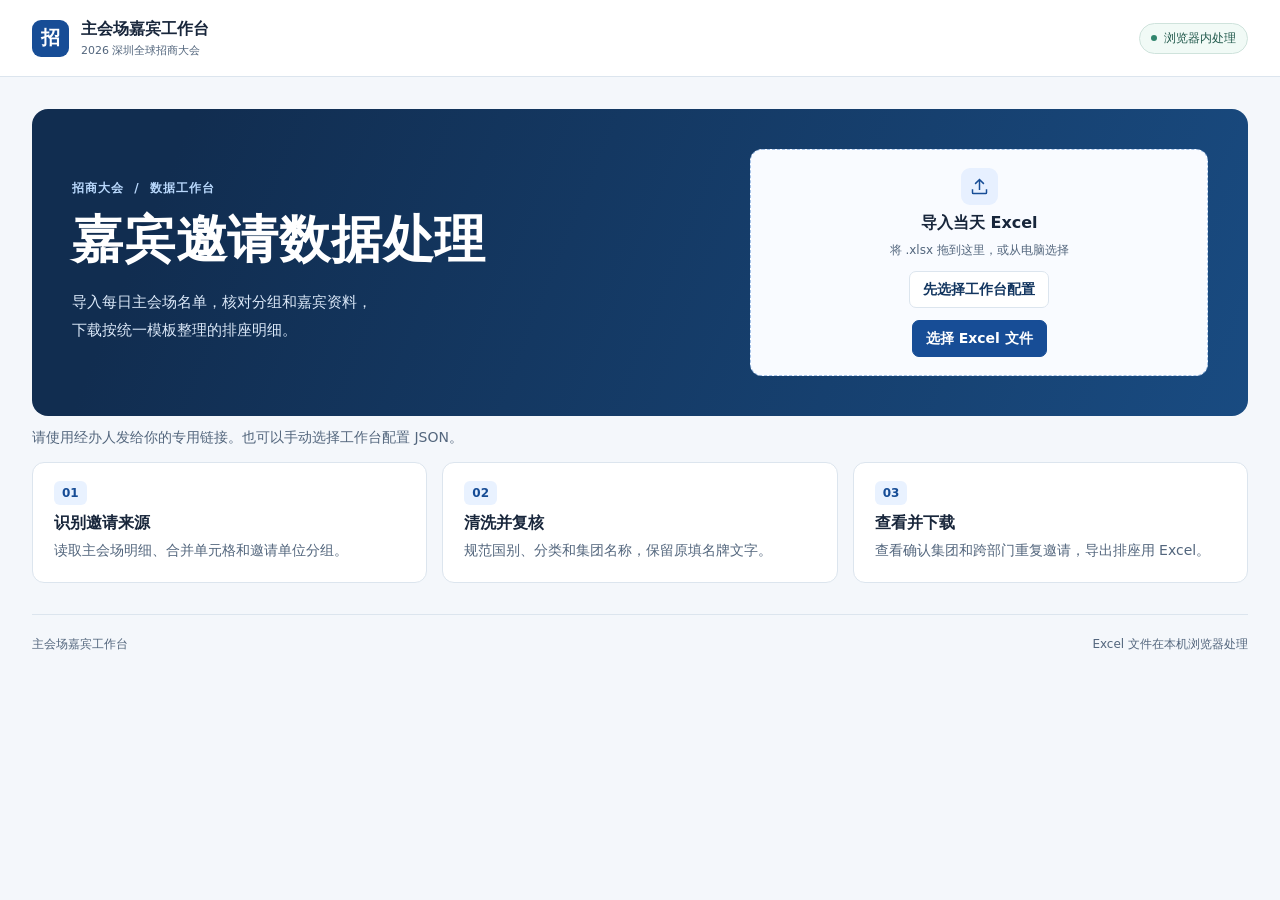
==== src/index.html @ 02633eb4 "Apply verified 2025 and 2026 ranking rules" ====
<!doctype html>
<html lang="zh-CN">
<head>
  <meta charset="utf-8">
  <meta name="viewport" content="width=device-width,initial-scale=1">
  <meta name="description" content="深圳全球招商大会主会场嘉宾邀请数据处理工作台">
  <meta name="referrer" content="no-referrer">
  <title>主会场嘉宾工作台</title>
  <link rel="stylesheet" href="styles.css">
  <script defer src="jszip.min.js"></script>
  <script defer src="sax.js"></script>
  <script defer src="config.js"></script>
  <script defer src="ranking-data.js"></script>
  <script defer src="engine.js"></script>
  <script defer src="app.js"></script>
</head>
<body>
  <header class="top">
    <div class="wrap top-inner">
      <a class="brand" id="home" href="./" aria-label="主会场嘉宾工作台首页"><span class="mark" aria-hidden="true">招</span><span>主会场嘉宾工作台<small>2026 深圳全球招商大会</small></span></a>
      <span class="badge"><i></i> 浏览器内处理</span>
    </div>
  </header>
  <main class="wrap">
    <section class="hero" aria-labelledby="page-title">
      <div class="hero-text">
        <p class="eyebrow">招商大会 <span> / </span> 数据工作台</p>
        <h1 id="page-title">嘉宾邀请数据处理</h1>
        <p>导入每日主会场名单，核对分组和嘉宾资料，<br class="desktop">下载按统一模板整理的排座明细。</p>
      </div>
      <div class="upload" id="drop">
        <div class="upload-icon" aria-hidden="true"><svg viewBox="0 0 24 24" fill="none" stroke="currentColor" stroke-width="1.7"><path d="M12 16V4m-5 5 5-5 5 5M4 15v4a1 1 0 0 0 1 1h14a1 1 0 0 0 1-1v-4"/></svg></div>
        <strong id="file-label">导入当天 Excel</strong>
        <span>将 .xlsx 拖到这里，或从电脑选择</span>
        <div id="setup-rules" hidden>
          <label class="button" for="rules-file">先选择工作台配置</label>
          <input type="file" id="rules-file" accept=".json,application/json" class="sr">
        </div>
        <label class="button primary" for="file">选择 Excel 文件</label>
        <input type="file" id="file" accept=".xlsx,application/vnd.openxmlformats-officedocument.spreadsheetml.sheet" class="sr">
      </div>
    </section>
    <div class="message" id="message" role="status" aria-live="polite">每次导入处理一份名单。嘉宾资料留在当前页面，刷新前请下载结果。</div>
    <section class="workspace" id="workspace" hidden>
      <div class="toolbar">
        <div><p class="eyebrow">当前批次</p><h2 id="batch"></h2><p class="muted" id="batch-info"></p></div>
        <div class="actions"><label class="date-label">数据日期 <input type="date" id="date"></label><button class="button primary" id="download">下载 Excel</button><a id="download-ready" class="button" hidden>手动保存已生成文件</a></div>
      </div>
      <section class="panel" id="report-panel" aria-labelledby="report-heading" hidden>
        <div class="panel-heading"><h3 id="report-heading">汇报摘要</h3><button type="button" class="button primary" id="copy-report">复制汇报摘要</button></div>
        <div class="report-metrics" id="report-metrics"></div>
        <textarea id="report-text" aria-label="汇报摘要" readonly rows="9"></textarea>
        <p class="small muted">邀请量取本批登记名单。初步意向反馈按填报单位及报名主体计数，去重后按集团计数。确认参会举例取「是否参加主会场」填「是」的记录。</p>
        <p class="small muted" id="report-status" role="status"></p>
      </section>
      <div class="metrics" id="metrics"></div>
      <p class="small muted" id="count-note"></p>
      <nav class="tabs" aria-label="工作台视图">
        <button data-view="dashboard" class="current" aria-pressed="true">数据看板</button>
        <button data-view="confirmed" aria-pressed="false">确认参会集团</button>
        <button data-view="priority" aria-pressed="false">重点企业候选</button>
        <button data-view="ranking" aria-pressed="false">全局榜单核验</button>
        <button data-view="review" aria-pressed="false">待复核 <span id="review-count"></span></button>
        <button data-view="names" aria-pressed="false">集团名称</button>
        <button data-view="detail" aria-pressed="false">整理明细</button>
      </nav>
      <div id="content"></div>
    </section>
    <section class="steps" id="intro" aria-label="使用流程">
      <article><span>01</span><h2>识别邀请来源</h2><p>读取主会场明细、合并单元格和邀请单位分组。</p></article>
      <article><span>02</span><h2>清洗并复核</h2><p>规范国别、分类和集团名称，保留原填名牌文字。</p></article>
      <article><span>03</span><h2>查看并下载</h2><p>查看确认集团和跨部门重复邀请，导出排座用 Excel。</p></article>
    </section>
  </main>
  <footer class="wrap footer"><span>主会场嘉宾工作台</span><span>Excel 文件在本机浏览器处理</span></footer>
  <dialog id="dialog"><form id="editor"><div id="editor-fields"></div><div class="actions"><button type="button" class="button" id="cancel">取消</button><button type="submit" class="button primary">保存复核</button></div></form></dialog>
</body>
</html>
---- src/styles.css ----
:root{color-scheme:light;--ink:#18263b;--muted:#53667d;--line:#dce5ee;--blue:#174d96;--dark:#133660;--paper:#fff;--base:#f4f7fb;--accent:#e9f2ff;font-family:"Microsoft YaHei","PingFang SC",system-ui,sans-serif}
*{box-sizing:border-box}
body{margin:0;background:var(--base);color:var(--ink);font-size:14px}
button,input,select{font:inherit}
button,label[for]{cursor:pointer}
[hidden]{display:none!important}
.wrap{width:min(1232px,calc(100% - 64px));margin:auto}
.top{background:#fff;border-bottom:1px solid var(--line)}
.top-inner,.footer{display:flex;justify-content:space-between;align-items:center;gap:14px}
.top-inner{min-height:76px}
.brand{display:flex;align-items:center;gap:12px;color:var(--ink);text-decoration:none;font-size:16px;font-weight:700}
.brand small{display:block;font-size:11px;color:var(--muted);margin-top:3px;font-weight:500}
.mark{width:37px;height:37px;display:grid;place-items:center;background:#174d96;color:#fff;border-radius:9px;font-size:19px}
.badge{display:inline-flex;align-items:center;gap:7px;border:1px solid #cfe3dc;color:#225a4d;background:#f1faf6;padding:6px 11px;border-radius:100px;font-size:12px;white-space:nowrap}
.badge i{width:6px;height:6px;border-radius:100%;background:#31856d}
.hero{margin-top:32px;background:linear-gradient(112deg,#112d50 12%,#194b81 100%);color:white;border-radius:16px;padding:40px;display:grid;grid-template-columns:1.4fr 1fr;gap:38px;align-items:center;overflow:hidden}
.eyebrow{font-size:12px;letter-spacing:.085em;margin:0 0 9px;font-weight:650;color:#41618a}
.hero .eyebrow{color:#b9d8fc}
.hero .eyebrow span{padding:0 5px}
h1{margin:0;font-size:clamp(30px,4.1vw,51px);letter-spacing:.015em}
.hero-text>p:last-child{color:#dce9f9;line-height:1.85;font-size:15px;margin:14px 0 0}
.upload{min-width:0;background:#f9fbff;color:var(--ink);border:1px dashed #a4c1e7;border-radius:12px;min-height:192px;display:flex;align-items:center;justify-content:center;flex-direction:column;gap:8px;padding:18px;text-align:center}
.upload.over{background:#e3efff;border-color:#1a5ead}
.upload strong{font-size:16px;max-width:100%;overflow-wrap:anywhere}
.upload>span{font-size:12px;color:var(--muted)}
.upload-icon{color:var(--blue);background:#e7f0ff;border-radius:9px;width:37px;height:37px;padding:8px}
.upload-icon svg{width:100%;height:100%}
.button{display:inline-flex;align-items:center;justify-content:center;min-height:37px;padding:7px 13px;border:1px solid var(--line);border-radius:7px;background:#fff;color:var(--dark);font-weight:650;text-decoration:none;white-space:nowrap}
.button.primary{background:var(--blue);color:white;border-color:var(--blue)}
.button:hover{filter:brightness(.96)}
.button:disabled{opacity:.5;cursor:wait}
.upload .button{margin-top:4px}
input:focus-visible,select:focus-visible,button:focus-visible,a:focus-visible,.upload:focus-within{outline:2px solid #2c7ad1;outline-offset:3px}
.message{padding:13px 0 15px;color:var(--muted);overflow-wrap:anywhere}
.message.error{color:#9b2726}
.steps{display:grid;grid-template-columns:repeat(3,1fr);gap:15px}
.steps article,.panel,.metric,.toolbar{background:#fff;border:1px solid var(--line);border-radius:12px}
.steps article{padding:21px}
.steps article span{color:var(--blue);background:var(--accent);padding:5px 8px;border-radius:6px;font-weight:700;font-size:12px}
.steps h2{margin:13px 0 5px;font-size:16px}
.steps p,.muted{color:var(--muted);margin:0;line-height:1.6}
.footer{margin-top:31px;border-top:1px solid var(--line);min-height:60px;color:var(--muted);font-size:12px}
.toolbar{padding:18px 21px;display:flex;justify-content:space-between;align-items:center;gap:12px}
h2,h3{margin:0}
.toolbar h2{font-size:18px;overflow-wrap:anywhere}
.toolbar .muted{margin-top:3px}
.actions{display:flex;align-items:center;justify-content:flex-end;flex-wrap:wrap;gap:9px}
.date-label{display:flex;align-items:center;gap:8px;color:var(--muted);white-space:nowrap}
input:not([type=file]),select{min-height:36px;padding:6px 9px;border:1px solid #bac9dc;border-radius:6px;background:white;color:var(--ink);min-width:0}
.metrics{display:grid;grid-template-columns:repeat(5,minmax(0,1fr));gap:12px;margin-top:15px}
.metric{padding:15px 16px;min-width:0}
.metric:first-child{background:#eaf3ff;border-color:#ccdef6}
.metric span{font-size:12px;color:var(--muted)}
.metric strong{display:block;font-size:29px;color:var(--dark);margin-top:3px;font-variant-numeric:tabular-nums}
.metric-actions{display:flex;flex-wrap:wrap;align-items:center;gap:5px 8px;margin-top:7px}
.metric-actions .button{font-size:12px;min-height:29px;padding:4px 8px;white-space:normal}
.metric-detail{padding:4px 0;color:var(--blue);border:0;background:transparent;font-size:12px;text-decoration:underline;text-underline-offset:3px}
.small{font-size:12px}
#count-note{margin:9px 0 14px}
.tabs{display:flex;gap:10px;border-bottom:1px solid var(--line);overflow:auto}
.tabs button{background:none;border:none;border-bottom:3px solid transparent;padding:10px 13px;color:var(--muted);font-weight:650;white-space:nowrap}
.tabs button.current{border-color:var(--blue);color:var(--blue)}
.tabs span{font-size:11px;color:var(--blue)}
.panel{padding:17px 18px;margin-top:14px;min-width:0}
.panel h3{font-size:16px;margin-bottom:4px}
.panel p{margin:0 0 12px}
.dash-grid{display:grid;grid-template-columns:1fr 1.7fr;gap:14px}
.unit-grid{display:grid;grid-template-columns:minmax(0,1fr) minmax(0,2fr);gap:14px}
.unit-bars{display:flex;height:9px;background:#eef2f6;border-radius:4px;min-width:90px;overflow:hidden}
.unit-bars span:first-child{background:#407bbc}.unit-bars span:nth-child(2){background:#d6a85b}
.unit-count{font-weight:650;color:var(--blue)}.pending-count{font-weight:650;color:#80551b}
.panel-heading{display:flex;align-items:flex-start;justify-content:space-between;gap:10px;flex-wrap:wrap}
.bar-list{display:grid;gap:8px;margin-top:12px}
.bar{display:grid;grid-template-columns:76px 1fr 25px;align-items:center;gap:7px;font-size:12px}
.bar i{height:9px;background:#dbe9fb;border-radius:3px;overflow:hidden}
.bar i span{display:block;background:#407bbc;height:100%}
.table-wrap{overflow:auto;max-height:535px}
table{border-collapse:collapse;width:100%;text-align:left}
th,td{padding:9px 10px;border-bottom:1px solid #e7edf4;vertical-align:top;overflow-wrap:anywhere}
th{background:#edf3fa;color:#274468;font-size:12px;position:sticky;top:0;z-index:1}
td{line-height:1.5}
td .button{min-height:30px;padding:3px 9px;font-size:12px}
td:first-child{font-variant-numeric:tabular-nums}
.nowrap{white-space:nowrap}
.table-controls{display:flex;justify-content:space-between;align-items:center;flex-wrap:wrap;gap:8px;margin:12px 0}
.table-controls input{width:min(310px,100%)}
.pager{display:flex;align-items:center;gap:7px}
.pager .button{min-height:30px;font-size:12px}
.tag{display:inline-block;background:#e9f5ee;color:#245c40;border-radius:4px;padding:2px 6px;font-size:11px;white-space:nowrap}
.tag.pending{background:#f8efdf;color:#755019}
.empty{color:var(--muted);padding:12px 0}
dialog{border:1px solid #c6d6e9;border-radius:12px;max-height:90vh;width:min(680px,calc(100% - 24px));padding:20px;color:var(--ink)}
dialog::backdrop{background:#10274588}
#editor-fields>p{margin:5px 0 12px}
.edit-grid{display:grid;grid-template-columns:1fr 1fr;gap:9px 12px;margin:13px 0 17px}
.edit-grid label{display:grid;gap:4px;font-size:12px;color:var(--muted)}
.edit-grid .full{grid-column:1/-1}
.check{display:flex;gap:7px;align-items:center;margin-bottom:12px}
.sr{position:absolute;width:1px;height:1px;clip-path:inset(50%);overflow:hidden}
@media(max-width:850px){.wrap{width:calc(100% - 28px)}.hero{padding:24px;gap:18px}.dash-grid,.unit-grid{grid-template-columns:1fr}.metrics{grid-template-columns:repeat(3,minmax(0,1fr))}.toolbar{align-items:flex-start}.desktop{display:none}}
@media(max-width:580px){.hero{grid-template-columns:1fr;margin-top:15px}.steps{grid-template-columns:1fr}.toolbar{flex-direction:column}.actions{justify-content:flex-start}.metrics{grid-template-columns:repeat(2,minmax(0,1fr))}.edit-grid{grid-template-columns:1fr}.brand{font-size:14px}.top-inner{min-height:60px}}
.priority fieldset{display:flex;flex-wrap:wrap;gap:8px 16px;margin:12px 0;padding:10px;border:1px solid #dce5ee;border-radius:6px}
.priority details{margin:12px 0}
.priority summary{cursor:pointer}
.priority textarea{display:block;width:100%;box-sizing:border-box;margin:4px 0 10px;font:inherit}
#report-text{display:block;box-sizing:border-box;width:100%;margin:12px 0 8px;padding:12px;border:1px solid #dce5ee;border-radius:6px;background:#f8fafc;color:inherit;font:inherit;line-height:1.6;resize:vertical}
#report-status:empty{display:none}
.report-metrics{display:grid;grid-template-columns:repeat(auto-fit,minmax(125px,1fr));gap:8px;margin-top:12px}
.report-metrics .metric small{font-size:12px;font-weight:400}
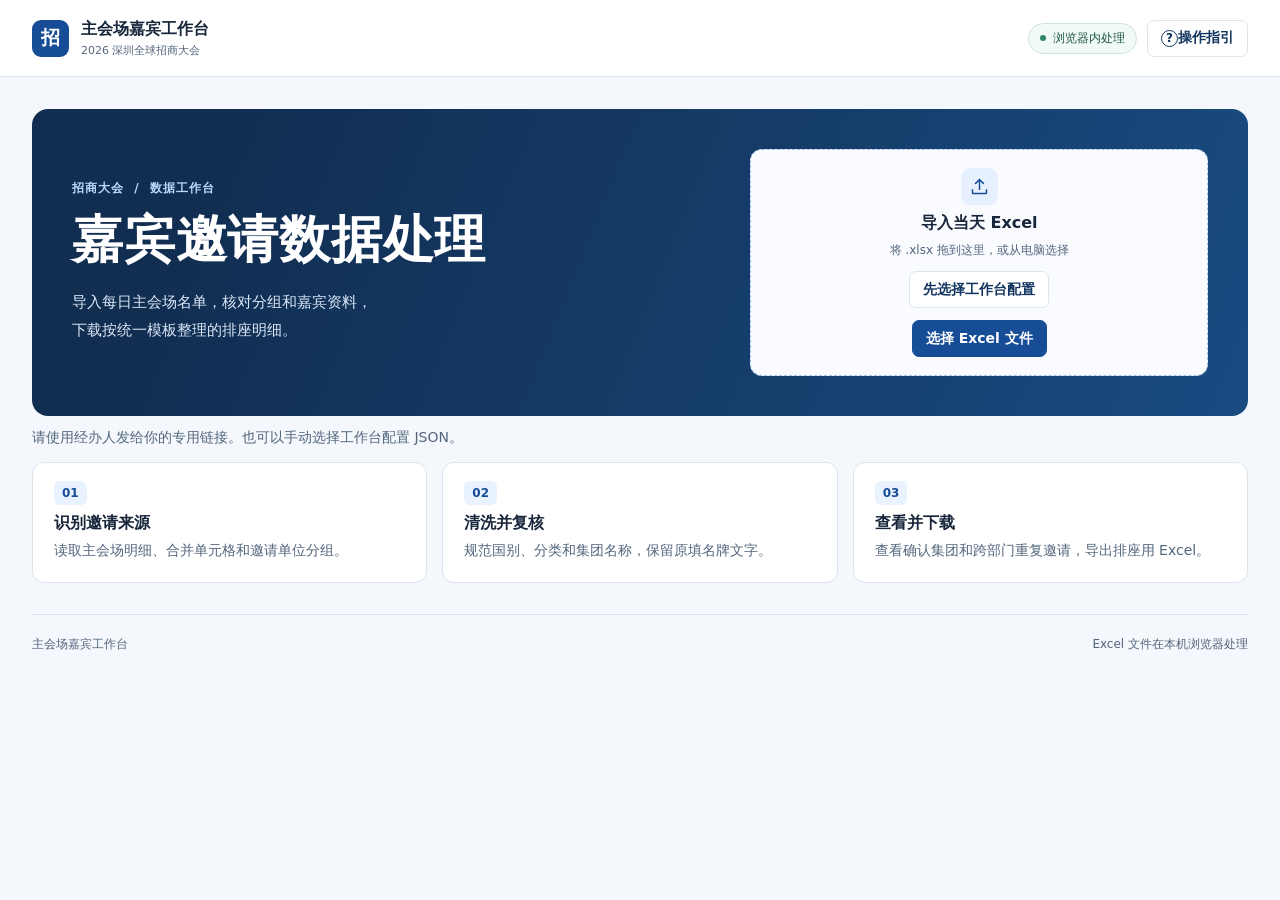
==== commit 781840c0: "Reorder workbench navigation and add a usage guide" ====
--- a/src/index.html
+++ b/src/index.html
@@ -18,7 +18,7 @@
   <header class="top">
     <div class="wrap top-inner">
       <a class="brand" id="home" href="./" aria-label="主会场嘉宾工作台首页"><span class="mark" aria-hidden="true">招</span><span>主会场嘉宾工作台<small>2026 深圳全球招商大会</small></span></a>
-      <span class="badge"><i></i> 浏览器内处理</span>
+      <div class="header-actions"><span class="badge"><i></i> 浏览器内处理</span><button type="button" class="button guide-button" id="open-guide" aria-haspopup="dialog"><span aria-hidden="true">?</span> 操作指引</button></div>
     </div>
   </header>
   <main class="wrap">
@@ -56,13 +56,18 @@
       <div class="metrics" id="metrics"></div>
       <p class="small muted" id="count-note"></p>
       <nav class="tabs" aria-label="工作台视图">
-        <button data-view="dashboard" class="current" aria-pressed="true">数据看板</button>
         <button data-view="confirmed" aria-pressed="false">确认参会集团</button>
         <button data-view="priority" aria-pressed="false">重点企业候选</button>
-        <button data-view="ranking" aria-pressed="false">全局榜单核验</button>
+        <button data-view="dashboard" class="current" aria-pressed="true">数据看板</button>
         <button data-view="review" aria-pressed="false">待复核 <span id="review-count"></span></button>
-        <button data-view="names" aria-pressed="false">集团名称</button>
-        <button data-view="detail" aria-pressed="false">整理明细</button>
+        <details class="more-views" id="more-views">
+          <summary aria-label="更多视图" title="更多视图"><span aria-hidden="true">⋯</span></summary>
+          <div class="more-options">
+            <button data-view="ranking" aria-pressed="false">全局榜单核验</button>
+            <button data-view="names" aria-pressed="false">集团名称</button>
+            <button data-view="detail" aria-pressed="false">整理明细</button>
+          </div>
+        </details>
       </nav>
       <div id="content"></div>
     </section>
@@ -74,5 +79,18 @@
   </main>
   <footer class="wrap footer"><span>主会场嘉宾工作台</span><span>Excel 文件在本机浏览器处理</span></footer>
   <dialog id="dialog"><form id="editor"><div id="editor-fields"></div><div class="actions"><button type="button" class="button" id="cancel">取消</button><button type="submit" class="button primary">保存复核</button></div></form></dialog>
+  <dialog id="guide" aria-labelledby="guide-title">
+    <form method="dialog">
+      <div class="panel-heading"><h2 id="guide-title">操作指引</h2><button class="button" autofocus>关闭</button></div>
+      <ol>
+        <li>用工作人员专用链接打开网页。点击「选择 Excel 文件」，上传当天从报名系统导出的主会场名单。上传后核对文件名和数据日期。</li>
+        <li>点「确认参会集团」查看确认企业和嘉宾明细，也可以下载确认企业 Excel。同一集团只计一家；至少一位嘉宾填了姓名和职务就计为确认。</li>
+        <li>点「重点企业候选」，按企业机构性质筛选，再按职级查看嘉宾。筛选结果可以单独下载。</li>
+        <li>点「数据看板」，查看各单位确认和待确认企业数、外资国家分布及跨单位重复邀请。需要汇报时，点击「复制汇报摘要」。</li>
+        <li>点「待复核」，按原表行号核对缺项或冲突。需要查榜单、统一集团名称或查看整理后的嘉宾行，点导航里的「⋯」。</li>
+        <li>点页面上方「下载 Excel」保存完整名单。刷新网页或换一份名单前，先下载需要保留的结果。</li>
+      </ol>
+    </form>
+  </dialog>
 </body>
 </html>
--- a/src/styles.css
+++ b/src/styles.css
@@ -57,10 +57,25 @@
 .metric-detail{padding:4px 0;color:var(--blue);border:0;background:transparent;font-size:12px;text-decoration:underline;text-underline-offset:3px}
 .small{font-size:12px}
 #count-note{margin:9px 0 14px}
-.tabs{display:flex;gap:10px;border-bottom:1px solid var(--line);overflow:auto}
+.header-actions{display:flex;align-items:center;gap:10px}
+.guide-button{white-space:nowrap}
+.guide-button span{display:inline-grid;place-items:center;width:17px;height:17px;border:1px solid currentColor;border-radius:50%;font-size:12px}
+.tabs{display:flex;align-items:stretch;flex-wrap:wrap;gap:4px 10px;border-bottom:1px solid var(--line)}
 .tabs button{background:none;border:none;border-bottom:3px solid transparent;padding:10px 13px;color:var(--muted);font-weight:650;white-space:nowrap}
 .tabs button.current{border-color:var(--blue);color:var(--blue)}
 .tabs span{font-size:11px;color:var(--blue)}
+.more-views{position:relative;align-self:center}
+.more-views summary{display:grid;place-items:center;cursor:pointer;list-style:none;width:38px;height:34px;border-radius:7px;color:var(--muted)}
+.more-views summary::-webkit-details-marker{display:none}
+.more-views summary span{font-size:23px;color:inherit;line-height:1}
+.more-views summary:hover,.more-views[open] summary{background:#e8eff8}
+.more-views:has(button.current) summary{color:var(--blue)}
+.more-options{position:absolute;z-index:5;inset-block-start:100%;inset-inline-end:0;min-width:146px;background:white;border:1px solid var(--line);border-radius:9px;box-shadow:0 6px 20px #10274520;padding:4px}
+.more-options button{display:block;width:100%;text-align:left;border:0;border-radius:5px}
+.more-options button:hover,.more-options button.current{background:#e8eff8}
+#guide ol{padding-inline-start:1.5em}
+#guide li+li{margin-top:10px}
+@media(max-width:580px){.header-actions .badge{display:none}.tabs{gap:2px}.tabs button{padding-inline:8px}.more-views{position:static}.tabs{position:relative}.more-options{inset-block-start:100%;inset-inline-end:0}}
 .panel{padding:17px 18px;margin-top:14px;min-width:0}
 .panel h3{font-size:16px;margin-bottom:4px}
 .panel p{margin:0 0 12px}
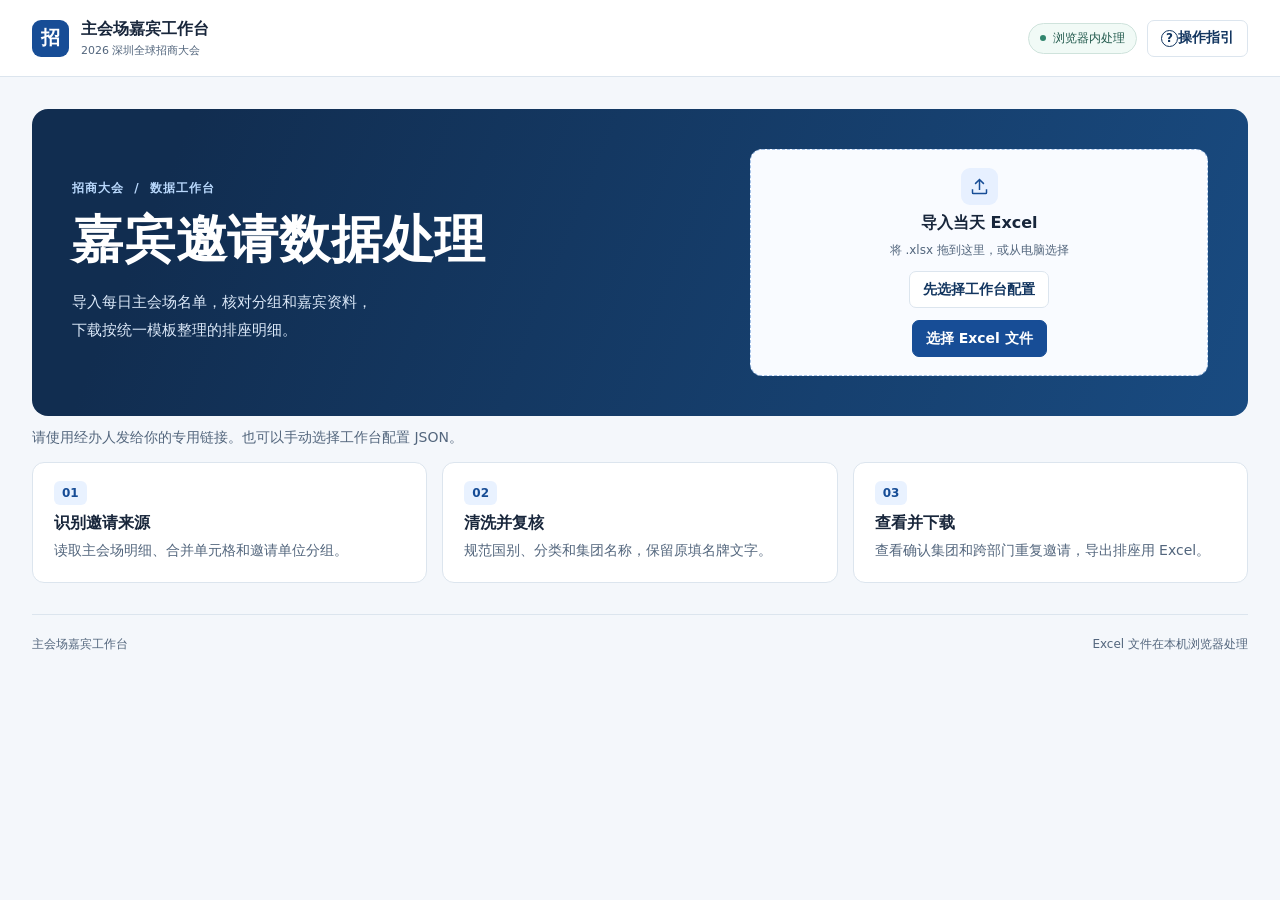
==== commit 2328045d: "Report all confirmed units in briefing totals" ====
--- a/src/index.html
+++ b/src/index.html
@@ -46,19 +46,24 @@
         <div><p class="eyebrow">当前批次</p><h2 id="batch"></h2><p class="muted" id="batch-info"></p></div>
         <div class="actions"><label class="date-label">数据日期 <input type="date" id="date"></label><button class="button primary" id="download">下载 Excel</button><a id="download-ready" class="button" hidden>手动保存已生成文件</a></div>
       </div>
-      <section class="panel" id="report-panel" aria-labelledby="report-heading" hidden>
+      <section class="panel" id="report-panel" aria-labelledby="report-heading">
         <div class="panel-heading"><h3 id="report-heading">汇报摘要</h3><button type="button" class="button primary" id="copy-report">复制汇报摘要</button></div>
-        <div class="report-metrics" id="report-metrics"></div>
+        <div class="actions"><label>全市发起邀请（家） <input id="gov-invited" type="number" min="0" step="1" placeholder="政府汇总"></label><label>全市初步意向反馈（家） <input id="gov-feedback" type="number" min="0" step="1" placeholder="政府汇总"></label></div><div class="report-metrics" id="report-metrics"></div>
         <textarea id="report-text" aria-label="汇报摘要" readonly rows="9"></textarea>
-        <p class="small muted">邀请量取本批登记名单。初步意向反馈按填报单位及报名主体计数，去重后按集团计数。确认参会举例取「是否参加主会场」填「是」的记录。</p>
+        <p class="small muted">前两项填政府当天汇总。确认参会单位去重数和嘉宾人数来自当前主会场名单。</p>
         <p class="small muted" id="report-status" role="status"></p>
       </section>
       <div class="metrics" id="metrics"></div>
+      <section class="panel" aria-labelledby="guest-heading">
+        <h3 id="guest-heading">到访嘉宾</h3>
+        <div class="report-metrics" id="guest-metrics"></div>
+        <p class="small muted">按「是否参加主会场」填「是」且姓名、职务齐全统计。同一集团同名嘉宾计一人，明确取消或不参加的嘉宾不计入。国籍暂按填报值汇总，优先采用确认参会记录中首个可识别的国籍。占比以到访总人数为分母。</p>
+      </section>
       <p class="small muted" id="count-note"></p>
       <nav class="tabs" aria-label="工作台视图">
-        <button data-view="confirmed" aria-pressed="false">确认参会集团</button>
+        <button data-view="confirmed" class="current" aria-pressed="true">确认参会集团</button>
         <button data-view="priority" aria-pressed="false">重点企业候选</button>
-        <button data-view="dashboard" class="current" aria-pressed="true">数据看板</button>
+        <button data-view="dashboard" aria-pressed="false">数据看板</button>
         <button data-view="review" aria-pressed="false">待复核 <span id="review-count"></span></button>
         <details class="more-views" id="more-views">
           <summary aria-label="更多视图" title="更多视图"><span aria-hidden="true">⋯</span></summary>
--- a/src/styles.css
+++ b/src/styles.css
@@ -118,7 +118,8 @@
 .priority details{margin:12px 0}
 .priority summary{cursor:pointer}
 .priority textarea{display:block;width:100%;box-sizing:border-box;margin:4px 0 10px;font:inherit}
-#report-text{display:block;box-sizing:border-box;width:100%;margin:12px 0 8px;padding:12px;border:1px solid #dce5ee;border-radius:6px;background:#f8fafc;color:inherit;font:inherit;line-height:1.6;resize:vertical}
+#report-panel{background:#eaf2fc;border-color:#c9dcf4;border-inline-start:4px solid var(--blue)}
+#report-text{display:block;box-sizing:border-box;width:100%;margin:12px 0 8px;padding:12px;border:1px solid #c9dcf4;border-radius:6px;background:#fff;color:inherit;font:inherit;line-height:1.6;resize:vertical}
 #report-status:empty{display:none}
 .report-metrics{display:grid;grid-template-columns:repeat(auto-fit,minmax(125px,1fr));gap:8px;margin-top:12px}
 .report-metrics .metric small{font-size:12px;font-weight:400}
